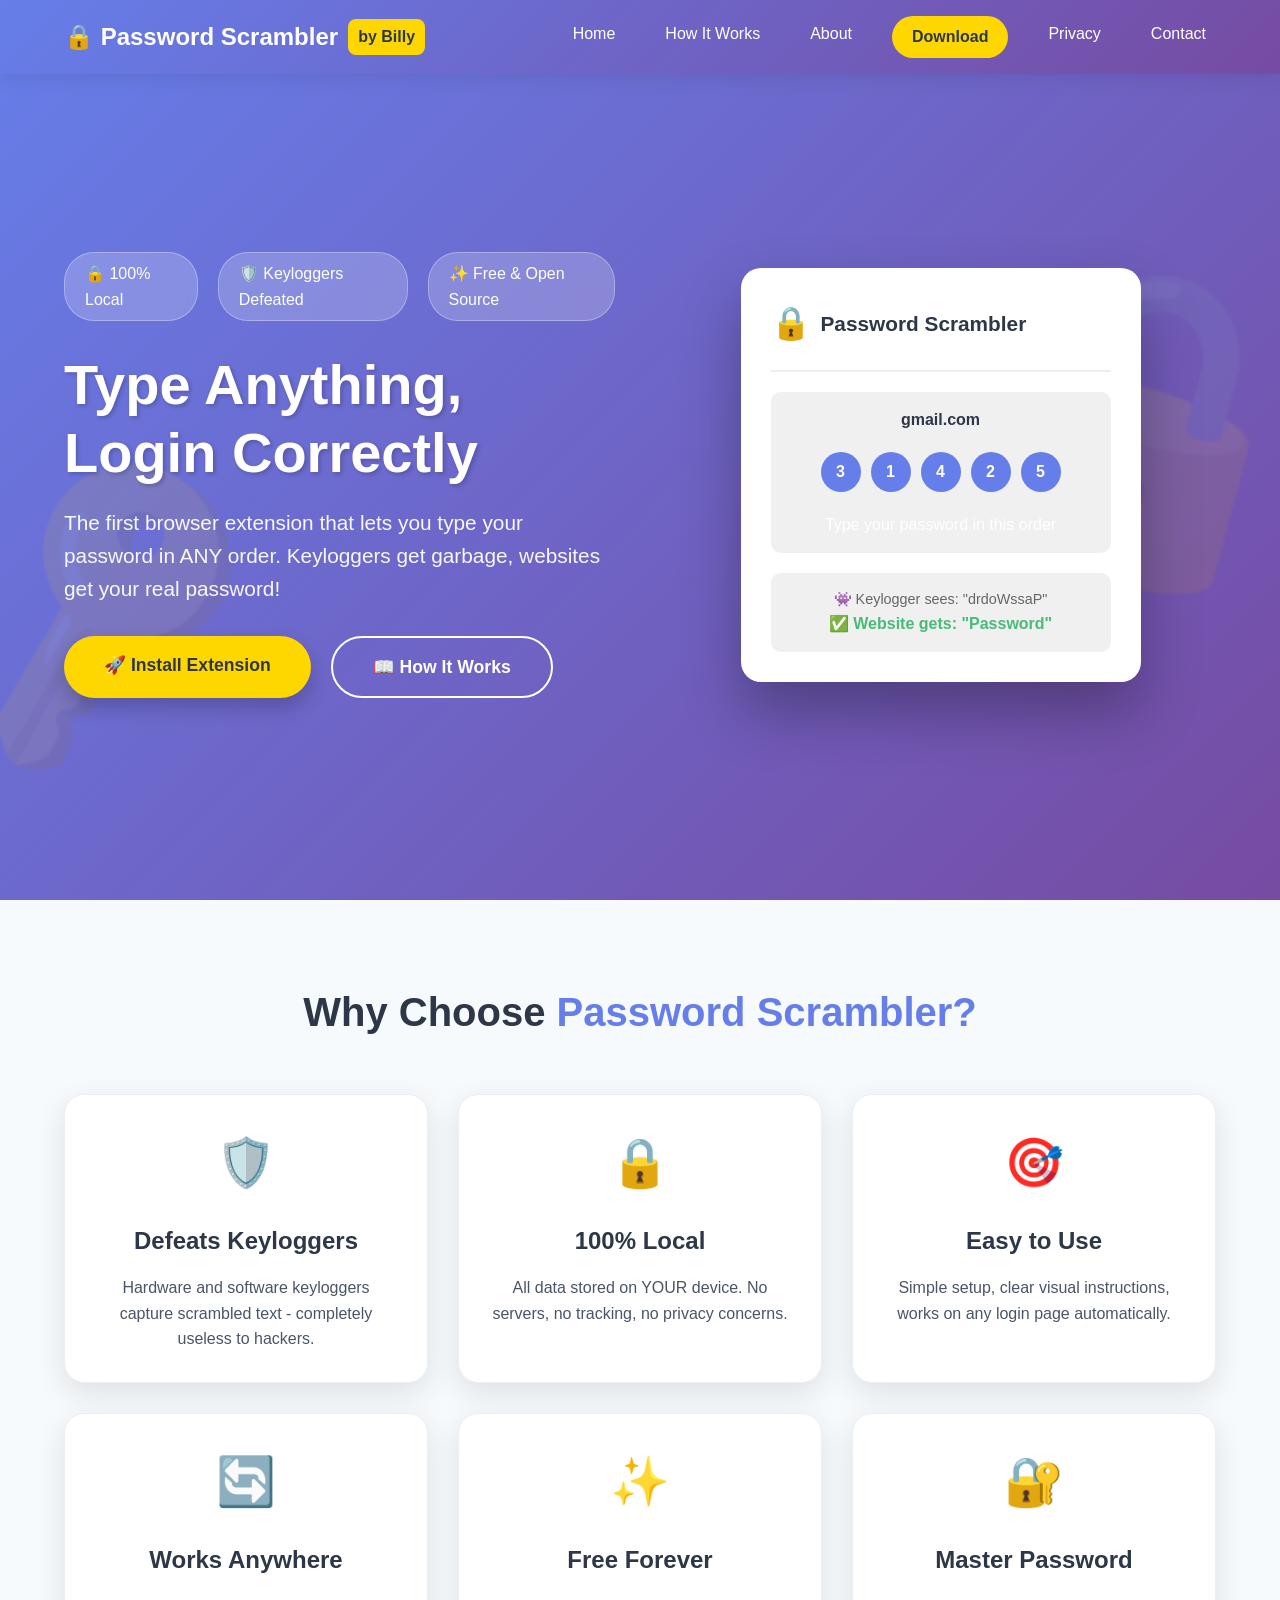
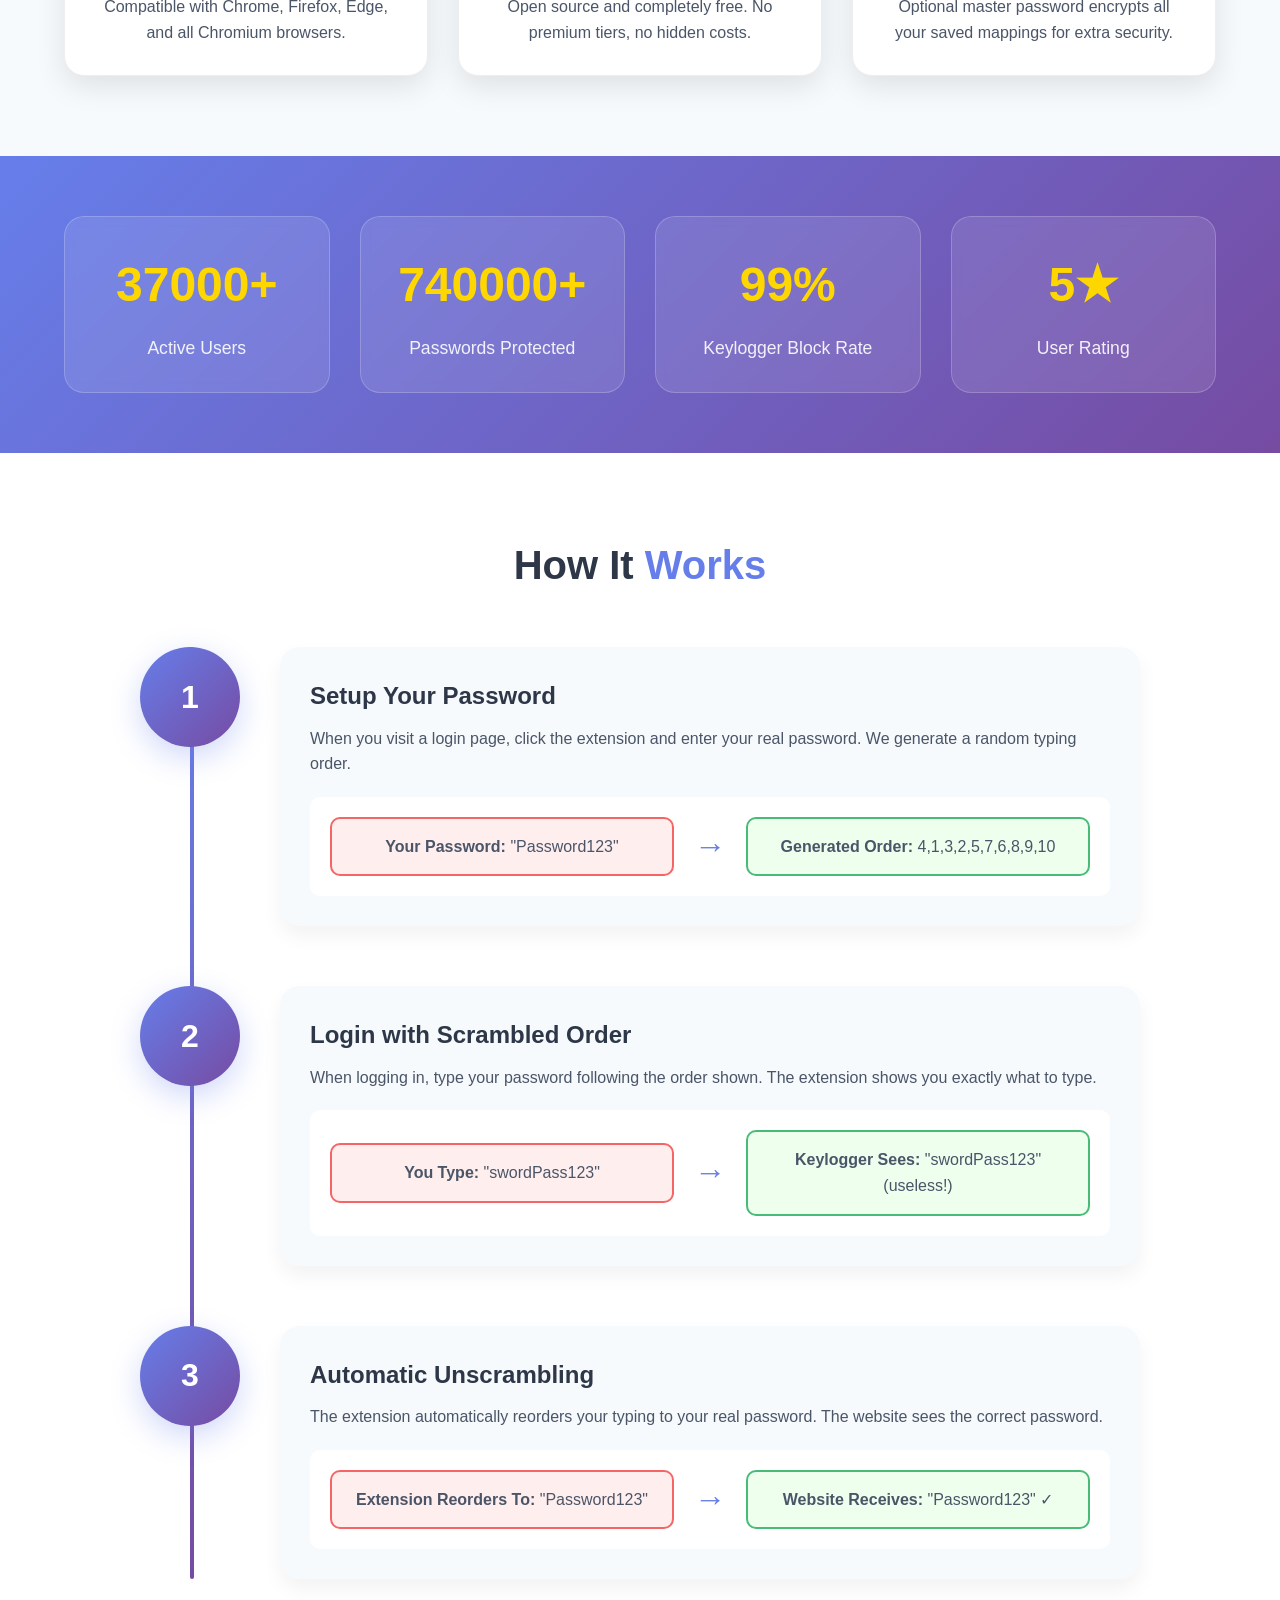
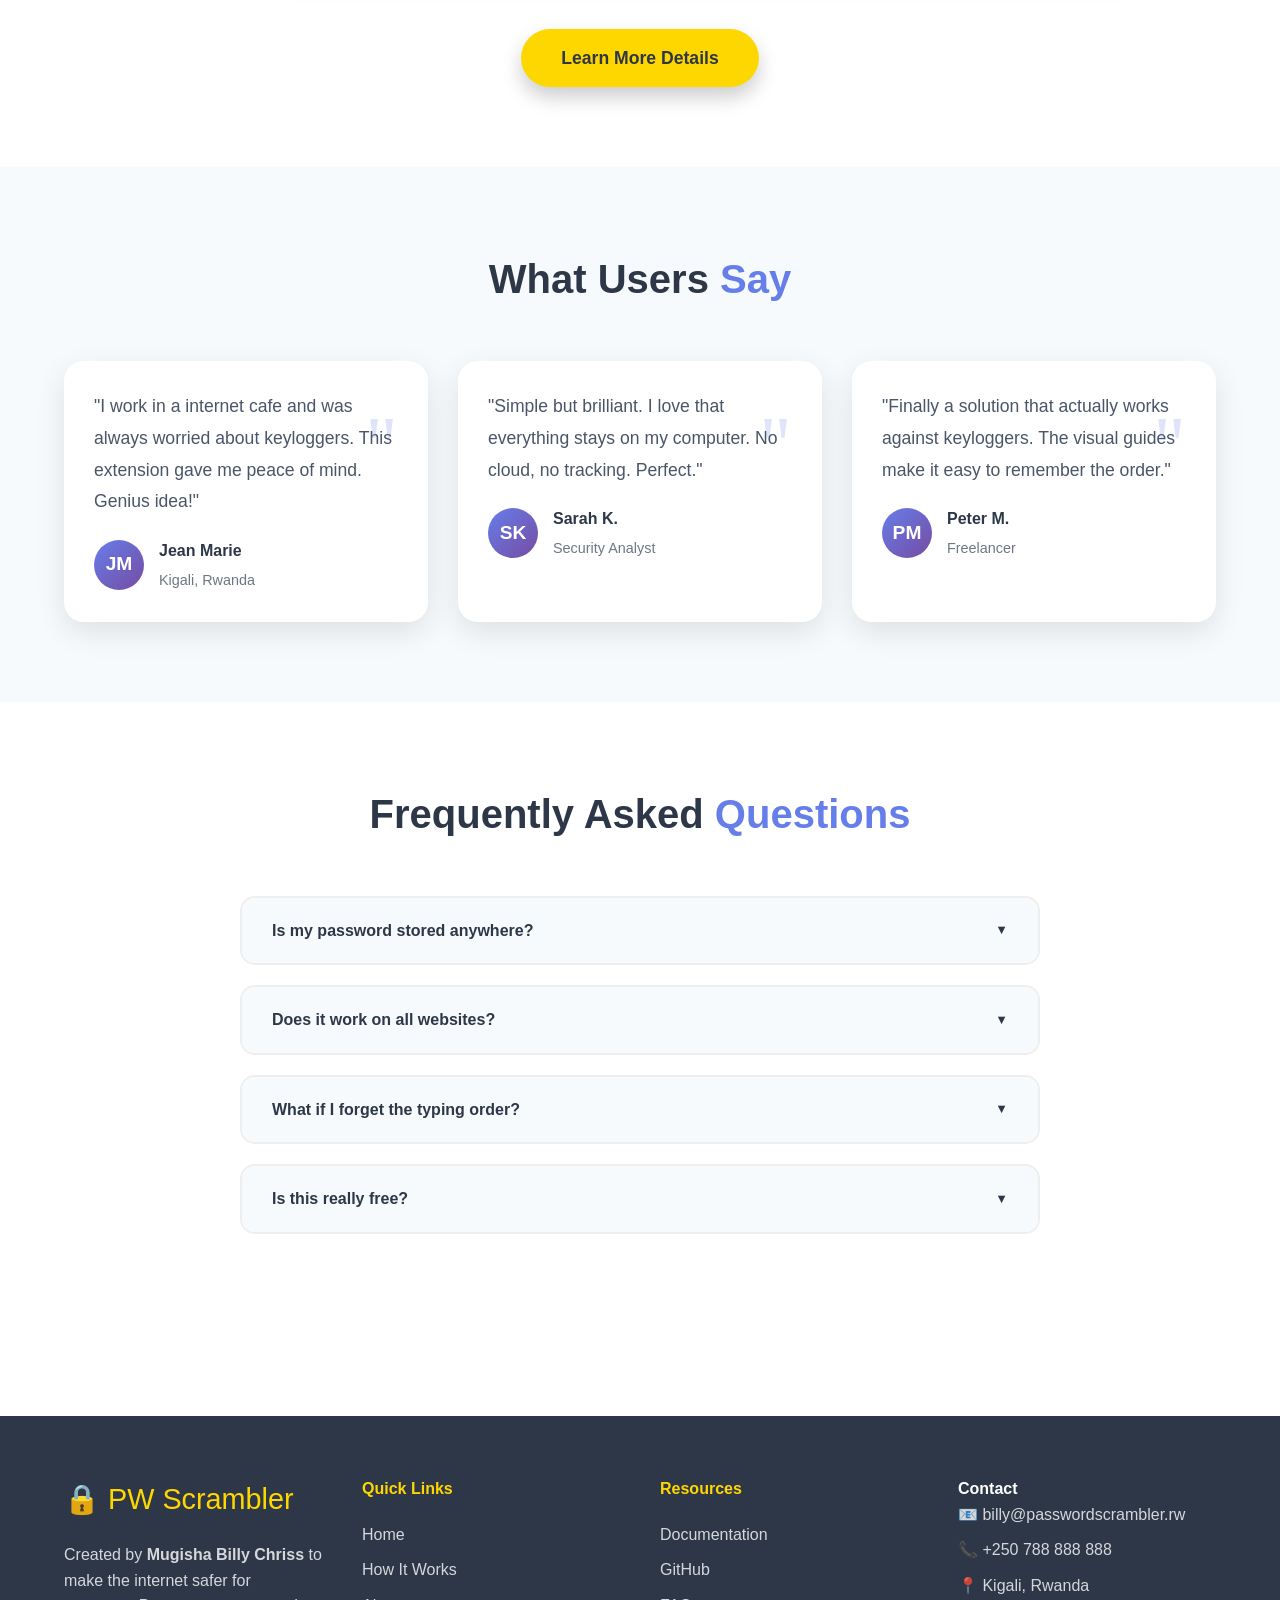
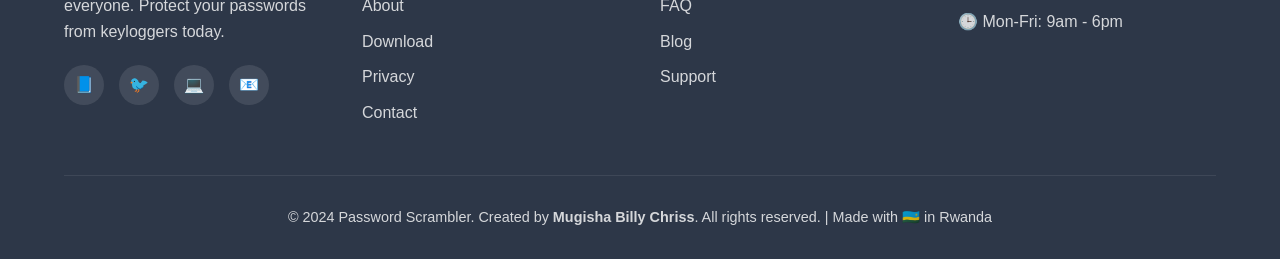
==== index.html @ 66f41073 "Update stylesheet and script paths in index.html" ====
<!DOCTYPE html>
<html lang="en">
<head>
    <meta charset="UTF-8">
    <meta name="viewport" content="width=device-width, initial-scale=1.0">
    <title>Password Scrambler - Defeat Keyloggers | Mugisha Billy Chriss</title>
    <meta name="description" content="Type passwords in any order - keyloggers get garbage, websites get your real password. The ultimate protection against keyloggers.">
    <link rel="stylesheet" href="style.css">
    <link rel="icon" type="image/png" href="images/favicon.ico">
</head>
<body>
    <!-- Navigation -->
    <nav class="navbar">
        <div class="nav-container">
            <a href="index.html" class="logo">
                🔒 Password Scrambler
                <span>by Billy</span>
            </a>
            
            <div class="nav-links">
                <a href="index.html">Home</a>
                <a href="how-it-works.html">How It Works</a>
                <a href="about.html">About</a>
                <a href="download.html" class="download-btn">Download</a>
                <a href="privacy.html">Privacy</a>
                <a href="contact.html">Contact</a>
            </div>
        </div>
    </nav>

    <!-- Hero Section -->
    <section class="hero">
        <div class="hero-container">
            <div class="hero-content">
                <div class="hero-badges">
                    <span class="badge">🔒 100% Local</span>
                    <span class="badge">🛡️ Keyloggers Defeated</span>
                    <span class="badge">✨ Free & Open Source</span>
                </div>
                
                <h1>Type Anything,<br>Login Correctly</h1>
                
                <p>The first browser extension that lets you type your password in ANY order. Keyloggers get garbage, websites get your real password!</p>
                
                <div class="hero-buttons">
                    <a href="download.html" class="btn btn-primary">🚀 Install Extension</a>
                    <a href="how-it-works.html" class="btn btn-secondary">📖 How It Works</a>
                </div>
            </div>
            
            <div class="hero-image">
                <div class="extension-preview">
                    <div class="preview-header">
                        <div class="preview-icon">🔒</div>
                        <div class="preview-title">Password Scrambler</div>
                    </div>
                    
                    <div class="preview-site">
                        <div class="preview-site-name">gmail.com</div>
                        <div class="preview-order">
                            <div class="order-number">3</div>
                            <div class="order-number">1</div>
                            <div class="order-number">4</div>
                            <div class="order-number">2</div>
                            <div class="order-number">5</div>
                        </div>
                        <p style="margin-top: 10px;">Type your password in this order</p>
                    </div>
                    
                    <div style="background: #f0f0f0; border-radius: 10px; padding: 15px; margin-top: 20px;">
                        <p style="color: #666; font-size: 0.9rem;">👾 Keylogger sees: "drdoWssaP"</p>
                        <p style="color: var(--success); font-size: 1rem; font-weight: bold;">✅ Website gets: "Password"</p>
                    </div>
                </div>
            </div>
        </div>
    </section>

    <!-- Features Section -->
    <section class="features">
        <h2 class="section-title">Why Choose <span>Password Scrambler?</span></h2>
        
        <div class="features-grid">
            <div class="feature-card">
                <div class="feature-icon">🛡️</div>
                <h3>Defeats Keyloggers</h3>
                <p>Hardware and software keyloggers capture scrambled text - completely useless to hackers.</p>
            </div>
            
            <div class="feature-card">
                <div class="feature-icon">🔒</div>
                <h3>100% Local</h3>
                <p>All data stored on YOUR device. No servers, no tracking, no privacy concerns.</p>
            </div>
            
            <div class="feature-card">
                <div class="feature-icon">🎯</div>
                <h3>Easy to Use</h3>
                <p>Simple setup, clear visual instructions, works on any login page automatically.</p>
            </div>
            
            <div class="feature-card">
                <div class="feature-icon">🔄</div>
                <h3>Works Anywhere</h3>
                <p>Compatible with Chrome, Firefox, Edge, and all Chromium browsers.</p>
            </div>
            
            <div class="feature-card">
                <div class="feature-icon">✨</div>
                <h3>Free Forever</h3>
                <p>Open source and completely free. No premium tiers, no hidden costs.</p>
            </div>
            
            <div class="feature-card">
                <div class="feature-icon">🔐</div>
                <h3>Master Password</h3>
                <p>Optional master password encrypts all your saved mappings for extra security.</p>
            </div>
        </div>
    </section>

    <!-- Stats Section -->
    <section class="stats">
        <div class="stats-container">
            <div class="stat-item">
                <div class="stat-number" data-target="50000">0+</div>
                <div class="stat-label">Active Users</div>
            </div>
            
            <div class="stat-item">
                <div class="stat-number" data-target="1000000">0+</div>
                <div class="stat-label">Passwords Protected</div>
            </div>
            
            <div class="stat-item">
                <div class="stat-number" data-target="99">99%</div>
                <div class="stat-label">Keylogger Block Rate</div>
            </div>
            
            <div class="stat-item">
                <div class="stat-number" data-target="5">5★</div>
                <div class="stat-label">User Rating</div>
            </div>
        </div>
    </section>

    <!-- How It Works Preview -->
    <section class="how-it-works">
        <h2 class="section-title">How It <span>Works</span></h2>
        
        <div class="steps-container">
            <div class="step">
                <div class="step-number">1</div>
                <div class="step-content">
                    <h3>Setup Your Password</h3>
                    <p>When you visit a login page, click the extension and enter your real password. We generate a random typing order.</p>
                    <div class="step-example">
                        <div class="example-before">
                            <strong>Your Password:</strong> "Password123"
                        </div>
                        <div class="arrow-icon">→</div>
                        <div class="example-after">
                            <strong>Generated Order:</strong> 4,1,3,2,5,7,6,8,9,10
                        </div>
                    </div>
                </div>
            </div>
            
            <div class="step">
                <div class="step-number">2</div>
                <div class="step-content">
                    <h3>Login with Scrambled Order</h3>
                    <p>When logging in, type your password following the order shown. The extension shows you exactly what to type.</p>
                    <div class="step-example">
                        <div class="example-before">
                            <strong>You Type:</strong> "swordPass123"
                        </div>
                        <div class="arrow-icon">→</div>
                        <div class="example-after">
                            <strong>Keylogger Sees:</strong> "swordPass123" (useless!)
                        </div>
                    </div>
                </div>
            </div>
            
            <div class="step">
                <div class="step-number">3</div>
                <div class="step-content">
                    <h3>Automatic Unscrambling</h3>
                    <p>The extension automatically reorders your typing to your real password. The website sees the correct password.</p>
                    <div class="step-example">
                        <div class="example-before">
                            <strong>Extension Reorders To:</strong> "Password123"
                        </div>
                        <div class="arrow-icon">→</div>
                        <div class="example-after">
                            <strong>Website Receives:</strong> "Password123" ✓
                        </div>
                    </div>
                </div>
            </div>
        </div>
        
        <div style="text-align: center; margin-top: 50px;">
            <a href="how-it-works.html" class="btn btn-primary">Learn More Details</a>
        </div>
    </section>

    <!-- Testimonials -->
    <section class="testimonials">
        <h2 class="section-title">What Users <span>Say</span></h2>
        
        <div class="testimonials-grid">
            <div class="testimonial-card">
                <p class="testimonial-text">"I work in a internet cafe and was always worried about keyloggers. This extension gave me peace of mind. Genius idea!"</p>
                <div class="testimonial-author">
                    <div class="author-avatar">JM</div>
                    <div class="author-info">
                        <h4>Jean Marie</h4>
                        <p>Kigali, Rwanda</p>
                    </div>
                </div>
            </div>
            
            <div class="testimonial-card">
                <p class="testimonial-text">"Simple but brilliant. I love that everything stays on my computer. No cloud, no tracking. Perfect."</p>
                <div class="testimonial-author">
                    <div class="author-avatar">SK</div>
                    <div class="author-info">
                        <h4>Sarah K.</h4>
                        <p>Security Analyst</p>
                    </div>
                </div>
            </div>
            
            <div class="testimonial-card">
                <p class="testimonial-text">"Finally a solution that actually works against keyloggers. The visual guides make it easy to remember the order."</p>
                <div class="testimonial-author">
                    <div class="author-avatar">PM</div>
                    <div class="author-info">
                        <h4>Peter M.</h4>
                        <p>Freelancer</p>
                    </div>
                </div>
            </div>
        </div>
    </section>

    <!-- FAQ Preview -->
    <section class="faq">
        <h2 class="section-title">Frequently Asked <span>Questions</span></h2>
        
        <div class="faq-container">
            <div class="faq-item">
                <div class="faq-question">Is my password stored anywhere?</div>
                <div class="faq-answer">
                    No! Your real password is only stored locally on YOUR device using your browser's encrypted storage. It never leaves your computer and is never sent to any server.
                </div>
            </div>
            
            <div class="faq-item">
                <div class="faq-question">Does it work on all websites?</div>
                <div class="faq-answer">
                    Yes! The extension works on any website with a password field. It automatically detects login forms and protects them.
                </div>
            </div>
            
            <div class="faq-item">
                <div class="faq-question">What if I forget the typing order?</div>
                <div class="faq-answer">
                    The extension shows you the order every time you focus on the password field. You can also view saved instructions in the extension popup.
                </div>
            </div>
            
            <div class="faq-item">
                <div class="faq-question">Is this really free?</div>
                <div class="faq-answer">
                    Absolutely! Created by Mugisha Billy Chriss, this extension is completely free and open source. No premium features, no subscriptions, ever.
                </div>
            </div>
        </div>
        
        <div style="text-align: center; margin-top: 40px;">
            <a href="privacy.html" class="btn btn-secondary">Read Privacy Policy</a>
        </div>
    </section>

    <!-- Footer -->
    <footer class="footer">
        <div class="footer-container">
            <div class="footer-about">
                <div class="footer-logo">🔒 <span>PW Scrambler</span></div>
                <p>Created by <strong>Mugisha Billy Chriss</strong> to make the internet safer for everyone. Protect your passwords from keyloggers today.</p>
                <div class="footer-social">
                    <a href="#" class="social-icon">📘</a>
                    <a href="#" class="social-icon">🐦</a>
                    <a href="#" class="social-icon">💻</a>
                    <a href="#" class="social-icon">📧</a>
                </div>
            </div>
            
            <div class="footer-links">
                <h4>Quick Links</h4>
                <ul>
                    <li><a href="index.html">Home</a></li>
                    <li><a href="how-it-works.html">How It Works</a></li>
                    <li><a href="about.html">About</a></li>
                    <li><a href="download.html">Download</a></li>
                    <li><a href="privacy.html">Privacy</a></li>
                    <li><a href="contact.html">Contact</a></li>
                </ul>
            </div>
            
            <div class="footer-links">
                <h4>Resources</h4>
                <ul>
                    <li><a href="#">Documentation</a></li>
                    <li><a href="#">GitHub</a></li>
                    <li><a href="#">FAQ</a></li>
                    <li><a href="#">Blog</a></li>
                    <li><a href="#">Support</a></li>
                </ul>
            </div>
            
            <div class="footer-contact">
                <h4>Contact</h4>
                <p>📧 billy@passwordscrambler.rw</p>
                <p>📞 +250 788 888 888</p>
                <p>📍 Kigali, Rwanda</p>
                <p>🕒 Mon-Fri: 9am - 6pm</p>
            </div>
        </div>
        
        <div class="footer-bottom">
            <p>&copy; 2024 Password Scrambler. Created by <strong>Mugisha Billy Chriss</strong>. All rights reserved. | Made with 🇷🇼 in Rwanda</p>
        </div>
    </footer>

    <script src="main.js"></script>
</body>
</html>
---- style.css ----
/* Password Scrambler - Main Stylesheet */

:root {
    --primary: #667eea;
    --primary-dark: #5a67d8;
    --secondary: #764ba2;
    --accent: #ffd700;
    --dark: #2d3748;
    --light: #f7fafc;
    --success: #48bb78;
    --danger: #f56565;
    --text: #4a5568;
}

* {
    margin: 0;
    padding: 0;
    box-sizing: border-box;
}

body {
    font-family: 'Segoe UI', Tahoma, Geneva, Verdana, sans-serif;
    line-height: 1.6;
    color: var(--text);
    overflow-x: hidden;
}

/* Navigation */
.navbar {
    background: linear-gradient(135deg, var(--primary), var(--secondary));
    padding: 1rem 5%;
    position: fixed;
    width: 100%;
    top: 0;
    z-index: 1000;
    box-shadow: 0 2px 20px rgba(0,0,0,0.1);
}

.nav-container {
    max-width: 1200px;
    margin: 0 auto;
    display: flex;
    justify-content: space-between;
    align-items: center;
}

.logo {
    display: flex;
    align-items: center;
    gap: 10px;
    color: white;
    text-decoration: none;
    font-size: 1.5rem;
    font-weight: bold;
}

.logo span {
    background: var(--accent);
    color: var(--dark);
    padding: 5px 10px;
    border-radius: 8px;
    font-size: 1rem;
}

.nav-links {
    display: flex;
    gap: 30px;
}

.nav-links a {
    color: white;
    text-decoration: none;
    font-weight: 500;
    transition: all 0.3s;
    padding: 5px 10px;
    border-radius: 5px;
}

.nav-links a:hover {
    background: rgba(255,255,255,0.2);
    transform: translateY(-2px);
}

.download-btn {
    background: var(--accent);
    color: var(--dark) !important;
    padding: 8px 20px !important;
    border-radius: 25px !important;
    font-weight: bold !important;
}

.download-btn:hover {
    background: white !important;
    color: var(--primary) !important;
}

/* Hero Section */
.hero {
    background: linear-gradient(135deg, var(--primary), var(--secondary));
    min-height: 100vh;
    display: flex;
    align-items: center;
    padding: 100px 5% 50px;
    color: white;
    position: relative;
    overflow: hidden;
}

.hero::before {
    content: "🔒";
    position: absolute;
    right: -50px;
    top: 20%;
    font-size: 300px;
    opacity: 0.1;
    transform: rotate(15deg);
}

.hero::after {
    content: "🔑";
    position: absolute;
    left: -50px;
    bottom: 10%;
    font-size: 250px;
    opacity: 0.1;
    transform: rotate(-15deg);
}

.hero-container {
    max-width: 1200px;
    margin: 0 auto;
    display: grid;
    grid-template-columns: 1fr 1fr;
    gap: 50px;
    align-items: center;
    position: relative;
    z-index: 1;
}

.hero-content h1 {
    font-size: 3.5rem;
    margin-bottom: 20px;
    line-height: 1.2;
    text-shadow: 2px 2px 4px rgba(0,0,0,0.2);
}

.hero-content p {
    font-size: 1.3rem;
    margin-bottom: 30px;
    opacity: 0.95;
}

.hero-badges {
    display: flex;
    gap: 20px;
    margin-bottom: 30px;
}

.badge {
    background: rgba(255,255,255,0.2);
    padding: 8px 20px;
    border-radius: 30px;
    font-size: 1rem;
    backdrop-filter: blur(5px);
    border: 1px solid rgba(255,255,255,0.3);
}

.hero-buttons {
    display: flex;
    gap: 20px;
}

.btn {
    padding: 15px 40px;
    border-radius: 50px;
    text-decoration: none;
    font-weight: bold;
    font-size: 1.1rem;
    transition: all 0.3s;
    display: inline-block;
}

.btn-primary {
    background: var(--accent);
    color: var(--dark);
    box-shadow: 0 10px 20px rgba(0,0,0,0.2);
}

.btn-primary:hover {
    transform: translateY(-5px);
    box-shadow: 0 15px 30px rgba(0,0,0,0.3);
    background: white;
}

.btn-secondary {
    background: transparent;
    color: white;
    border: 2px solid white;
}

.btn-secondary:hover {
    background: white;
    color: var(--primary);
    transform: translateY(-5px);
}

.hero-image {
    text-align: center;
}

.extension-preview {
    background: white;
    border-radius: 20px;
    padding: 30px;
    box-shadow: 0 30px 60px rgba(0,0,0,0.3);
    max-width: 400px;
    margin: 0 auto;
}

.preview-header {
    display: flex;
    align-items: center;
    gap: 10px;
    margin-bottom: 20px;
    padding-bottom: 20px;
    border-bottom: 2px solid #eee;
}

.preview-icon {
    font-size: 2rem;
}

.preview-title {
    font-size: 1.3rem;
    font-weight: bold;
    color: var(--dark);
}

.preview-site {
    background: #f0f0f0;
    border-radius: 10px;
    padding: 15px;
    margin: 20px 0;
}

.preview-site-name {
    color: var(--dark);
    font-weight: bold;
    margin-bottom: 10px;
}

.preview-order {
    display: flex;
    gap: 10px;
    justify-content: center;
    margin: 20px 0;
}

.order-number {
    width: 40px;
    height: 40px;
    background: var(--primary);
    color: white;
    border-radius: 50%;
    display: flex;
    align-items: center;
    justify-content: center;
    font-weight: bold;
    animation: pulse 2s infinite;
}

@keyframes pulse {
    0%, 100% { transform: scale(1); }
    50% { transform: scale(1.1); }
}

/* Features Section */
.features {
    padding: 80px 5%;
    background: var(--light);
}

.section-title {
    text-align: center;
    font-size: 2.5rem;
    color: var(--dark);
    margin-bottom: 50px;
}

.section-title span {
    color: var(--primary);
}

.features-grid {
    max-width: 1200px;
    margin: 0 auto;
    display: grid;
    grid-template-columns: repeat(auto-fit, minmax(300px, 1fr));
    gap: 30px;
}

.feature-card {
    background: white;
    border-radius: 20px;
    padding: 30px;
    box-shadow: 0 10px 30px rgba(0,0,0,0.1);
    transition: all 0.3s;
    text-align: center;
    border: 1px solid #eee;
}

.feature-card:hover {
    transform: translateY(-10px);
    box-shadow: 0 20px 40px rgba(102,126,234,0.2);
    border-color: var(--primary);
}

.feature-icon {
    font-size: 3rem;
    margin-bottom: 20px;
}

.feature-card h3 {
    color: var(--dark);
    margin-bottom: 15px;
    font-size: 1.5rem;
}

.feature-card p {
    color: var(--text);
    line-height: 1.6;
}

/* How It Works */
.how-it-works {
    padding: 80px 5%;
    background: white;
}

.steps-container {
    max-width: 1000px;
    margin: 0 auto;
    position: relative;
}

.steps-container::before {
    content: '';
    position: absolute;
    top: 0;
    bottom: 0;
    left: 50px;
    width: 4px;
    background: linear-gradient(180deg, var(--primary), var(--secondary));
    border-radius: 2px;
}

.step {
    display: flex;
    gap: 40px;
    margin-bottom: 60px;
    position: relative;
}

.step:last-child {
    margin-bottom: 0;
}

.step-number {
    width: 100px;
    height: 100px;
    background: linear-gradient(135deg, var(--primary), var(--secondary));
    border-radius: 50%;
    display: flex;
    align-items: center;
    justify-content: center;
    font-size: 2rem;
    font-weight: bold;
    color: white;
    box-shadow: 0 10px 30px rgba(102,126,234,0.3);
    z-index: 1;
}

.step-content {
    flex: 1;
    background: var(--light);
    border-radius: 20px;
    padding: 30px;
    box-shadow: 0 10px 20px rgba(0,0,0,0.05);
}

.step-content h3 {
    color: var(--dark);
    margin-bottom: 10px;
    font-size: 1.5rem;
}

.step-content p {
    color: var(--text);
    margin-bottom: 20px;
}

.step-example {
    background: white;
    border-radius: 10px;
    padding: 20px;
    display: flex;
    align-items: center;
    gap: 20px;
    flex-wrap: wrap;
}

.example-before, .example-after {
    flex: 1;
    text-align: center;
    padding: 15px;
    border-radius: 10px;
}

.example-before {
    background: #fee;
    border: 2px solid var(--danger);
}

.example-after {
    background: #efe;
    border: 2px solid var(--success);
}

.arrow-icon {
    font-size: 2rem;
    color: var(--primary);
}

/* Stats Section */
.stats {
    background: linear-gradient(135deg, var(--primary), var(--secondary));
    padding: 60px 5%;
    color: white;
}

.stats-container {
    max-width: 1200px;
    margin: 0 auto;
    display: grid;
    grid-template-columns: repeat(4, 1fr);
    gap: 30px;
    text-align: center;
}

.stat-item {
    padding: 30px;
    background: rgba(255,255,255,0.1);
    border-radius: 20px;
    backdrop-filter: blur(5px);
    border: 1px solid rgba(255,255,255,0.2);
}

.stat-number {
    font-size: 3rem;
    font-weight: bold;
    margin-bottom: 10px;
    color: var(--accent);
}

.stat-label {
    font-size: 1.1rem;
    opacity: 0.9;
}

/* Testimonials */
.testimonials {
    padding: 80px 5%;
    background: var(--light);
}

.testimonials-grid {
    max-width: 1200px;
    margin: 0 auto;
    display: grid;
    grid-template-columns: repeat(auto-fit, minmax(300px, 1fr));
    gap: 30px;
}

.testimonial-card {
    background: white;
    border-radius: 20px;
    padding: 30px;
    box-shadow: 0 10px 30px rgba(0,0,0,0.1);
    position: relative;
}

.testimonial-card::before {
    content: '"';
    position: absolute;
    top: 20px;
    right: 30px;
    font-size: 5rem;
    color: var(--primary);
    opacity: 0.2;
    font-family: serif;
}

.testimonial-text {
    color: var(--text);
    font-size: 1.1rem;
    margin-bottom: 20px;
    line-height: 1.8;
}

.testimonial-author {
    display: flex;
    align-items: center;
    gap: 15px;
}

.author-avatar {
    width: 50px;
    height: 50px;
    background: linear-gradient(135deg, var(--primary), var(--secondary));
    border-radius: 50%;
    display: flex;
    align-items: center;
    justify-content: center;
    color: white;
    font-weight: bold;
    font-size: 1.2rem;
}

.author-info h4 {
    color: var(--dark);
    margin-bottom: 5px;
}

.author-info p {
    color: var(--text);
    font-size: 0.9rem;
    opacity: 0.8;
}

/* FAQ Section */
.faq {
    padding: 80px 5%;
    background: white;
}

.faq-container {
    max-width: 800px;
    margin: 0 auto;
}

.faq-item {
    margin-bottom: 20px;
    border: 2px solid #eee;
    border-radius: 15px;
    overflow: hidden;
    transition: all 0.3s;
}

.faq-item:hover {
    border-color: var(--primary);
}

.faq-question {
    padding: 20px 30px;
    background: var(--light);
    cursor: pointer;
    display: flex;
    justify-content: space-between;
    align-items: center;
    font-weight: 600;
    color: var(--dark);
}

.faq-question::after {
    content: '▼';
    font-size: 0.8rem;
    transition: transform 0.3s;
}

.faq-item.active .faq-question::after {
    transform: rotate(180deg);
}

.faq-answer {
    padding: 0 30px;
    max-height: 0;
    overflow: hidden;
    transition: all 0.3s;
    color: var(--text);
    line-height: 1.8;
}

.faq-item.active .faq-answer {
    padding: 20px 30px;
    max-height: 200px;
}

/* Download Page */
.download-section {
    padding: 120px 5% 80px;
    background: linear-gradient(135deg, var(--primary), var(--secondary));
    color: white;
    text-align: center;
}

.download-container {
    max-width: 800px;
    margin: 0 auto;
}

.download-title {
    font-size: 3rem;
    margin-bottom: 20px;
}

.download-subtitle {
    font-size: 1.3rem;
    margin-bottom: 40px;
    opacity: 0.95;
}

.download-options {
    display: flex;
    justify-content: center;
    gap: 30px;
    margin-bottom: 50px;
    flex-wrap: wrap;
}

.download-card {
    background: white;
    border-radius: 20px;
    padding: 40px 30px;
    width: 250px;
    color: var(--dark);
    text-align: center;
    transition: all 0.3s;
    box-shadow: 0 20px 40px rgba(0,0,0,0.2);
}

.download-card:hover {
    transform: translateY(-10px);
}

.download-card .browser-icon {
    font-size: 4rem;
    margin-bottom: 20px;
}

.download-card h3 {
    margin-bottom: 15px;
}

.download-card p {
    color: var(--text);
    margin-bottom: 25px;
    font-size: 0.95rem;
}

.download-btn-card {
    background: linear-gradient(135deg, var(--primary), var(--secondary));
    color: white;
    padding: 12px 30px;
    border-radius: 30px;
    text-decoration: none;
    font-weight: bold;
    display: inline-block;
    transition: all 0.3s;
}

.download-btn-card:hover {
    transform: scale(1.05);
    box-shadow: 0 10px 20px rgba(102,126,234,0.4);
}

.download-note {
    background: rgba(255,255,255,0.1);
    padding: 30px;
    border-radius: 20px;
    backdrop-filter: blur(5px);
    border: 1px solid rgba(255,255,255,0.2);
}

.download-note p {
    margin: 10px 0;
}

.download-note a {
    color: var(--accent);
    text-decoration: none;
}

.download-note a:hover {
    text-decoration: underline;
}

/* Privacy Page */
.privacy-section {
    padding: 120px 5% 80px;
    background: var(--light);
}

.privacy-container {
    max-width: 900px;
    margin: 0 auto;
    background: white;
    border-radius: 30px;
    padding: 50px;
    box-shadow: 0 20px 40px rgba(0,0,0,0.1);
}

.privacy-header {
    text-align: center;
    margin-bottom: 40px;
}

.privacy-header h1 {
    color: var(--dark);
    font-size: 2.5rem;
    margin-bottom: 10px;
}

.privacy-header p {
    color: var(--text);
}

.privacy-badge {
    background: linear-gradient(135deg, var(--primary), var(--secondary));
    color: white;
    padding: 10px 30px;
    border-radius: 50px;
    display: inline-block;
    margin-top: 20px;
}

.privacy-section h2 {
    color: var(--dark);
    margin: 30px 0 15px;
    font-size: 1.8rem;
}

.privacy-section h3 {
    color: var(--primary);
    margin: 20px 0 10px;
}

.privacy-section p {
    margin-bottom: 15px;
    line-height: 1.8;
}

.privacy-section ul {
    margin: 15px 0 15px 30px;
}

.privacy-section li {
    margin: 10px 0;
}

.privacy-highlight {
    background: var(--light);
    border-left: 4px solid var(--primary);
    padding: 20px;
    margin: 20px 0;
    border-radius: 0 10px 10px 0;
}

/* Contact Page */
.contact-section {
    padding: 120px 5% 80px;
    background: linear-gradient(135deg, var(--primary), var(--secondary));
    min-height: 100vh;
}

.contact-container {
    max-width: 800px;
    margin: 0 auto;
    background: white;
    border-radius: 30px;
    padding: 50px;
    box-shadow: 0 30px 60px rgba(0,0,0,0.3);
}

.contact-header {
    text-align: center;
    margin-bottom: 40px;
}

.contact-header h1 {
    color: var(--dark);
    font-size: 2.5rem;
    margin-bottom: 10px;
}

.contact-header p {
    color: var(--text);
}

.contact-form {
    display: grid;
    gap: 25px;
}

.form-group {
    display: grid;
    gap: 8px;
}

.form-group label {
    font-weight: 600;
    color: var(--dark);
}

.form-group input,
.form-group select,
.form-group textarea {
    padding: 12px;
    border: 2px solid #e0e0e0;
    border-radius: 10px;
    font-size: 1rem;
    transition: all 0.3s;
}

.form-group input:focus,
.form-group select:focus,
.form-group textarea:focus {
    outline: none;
    border-color: var(--primary);
    box-shadow: 0 0 0 3px rgba(102,126,234,0.1);
}

.form-group textarea {
    min-height: 150px;
    resize: vertical;
}

.submit-btn {
    background: linear-gradient(135deg, var(--primary), var(--secondary));
    color: white;
    border: none;
    padding: 15px;
    border-radius: 10px;
    font-size: 1.2rem;
    font-weight: bold;
    cursor: pointer;
    transition: all 0.3s;
}

.submit-btn:hover {
    transform: translateY(-5px);
    box-shadow: 0 10px 30px rgba(102,126,234,0.4);
}

.contact-info {
    margin-top: 40px;
    padding-top: 40px;
    border-top: 2px solid #eee;
    display: grid;
    grid-template-columns: repeat(3, 1fr);
    gap: 30px;
    text-align: center;
}

.info-item {
    padding: 20px;
}

.info-icon {
    font-size: 2rem;
    margin-bottom: 10px;
    color: var(--primary);
}

.info-item h4 {
    color: var(--dark);
    margin-bottom: 5px;
}

.info-item p {
    color: var(--text);
}

.info-item a {
    color: var(--primary);
    text-decoration: none;
}

.info-item a:hover {
    text-decoration: underline;
}

/* Footer */
.footer {
    background: var(--dark);
    color: white;
    padding: 60px 5% 30px;
}

.footer-container {
    max-width: 1200px;
    margin: 0 auto;
    display: grid;
    grid-template-columns: repeat(4, 1fr);
    gap: 40px;
}

.footer-logo {
    font-size: 1.8rem;
    margin-bottom: 20px;
    color: white;
}

.footer-logo span {
    color: var(--accent);
}

.footer-about p {
    opacity: 0.8;
    margin-bottom: 20px;
}

.footer-social {
    display: flex;
    gap: 15px;
}

.social-icon {
    width: 40px;
    height: 40px;
    background: rgba(255,255,255,0.1);
    border-radius: 50%;
    display: flex;
    align-items: center;
    justify-content: center;
    text-decoration: none;
    color: white;
    transition: all 0.3s;
}

.social-icon:hover {
    background: var(--primary);
    transform: translateY(-5px);
}

.footer-links h4 {
    margin-bottom: 20px;
    color: var(--accent);
}

.footer-links ul {
    list-style: none;
}

.footer-links li {
    margin-bottom: 10px;
}

.footer-links a {
    color: white;
    text-decoration: none;
    opacity: 0.8;
    transition: all 0.3s;
}

.footer-links a:hover {
    opacity: 1;
    padding-left: 5px;
    color: var(--accent);
}

.footer-contact p {
    margin-bottom: 10px;
    display: flex;
    align-items: center;
    gap: 10px;
    opacity: 0.8;
}

.footer-contact i {
    color: var(--accent);
}

.footer-bottom {
    max-width: 1200px;
    margin: 40px auto 0;
    padding-top: 30px;
    border-top: 1px solid rgba(255,255,255,0.1);
    text-align: center;
    opacity: 0.8;
    font-size: 0.9rem;
}

.footer-bottom a {
    color: var(--accent);
    text-decoration: none;
}

.footer-bottom a:hover {
    text-decoration: underline;
}

/* Responsive */
@media (max-width: 768px) {
    .hero-container {
        grid-template-columns: 1fr;
        text-align: center;
    }

    .hero-content h1 {
        font-size: 2.5rem;
    }

    .hero-badges {
        justify-content: center;
    }

    .hero-buttons {
        justify-content: center;
    }

    .nav-links {
        display: none;
    }

    .steps-container::before {
        left: 30px;
    }

    .step {
        gap: 20px;
    }

    .step-number {
        width: 60px;
        height: 60px;
        font-size: 1.5rem;
    }

    .stats-container {
        grid-template-columns: repeat(2, 1fr);
    }

    .footer-container {
        grid-template-columns: repeat(2, 1fr);
    }

    .contact-info {
        grid-template-columns: 1fr;
    }

    .privacy-container {
        padding: 30px;
    }
}

@media (max-width: 480px) {
    .stats-container {
        grid-template-columns: 1fr;
    }

    .footer-container {
        grid-template-columns: 1fr;
    }

    .hero-buttons {
        flex-direction: column;
    }

    .btn {
        width: 100%;
        text-align: center;
    }
}
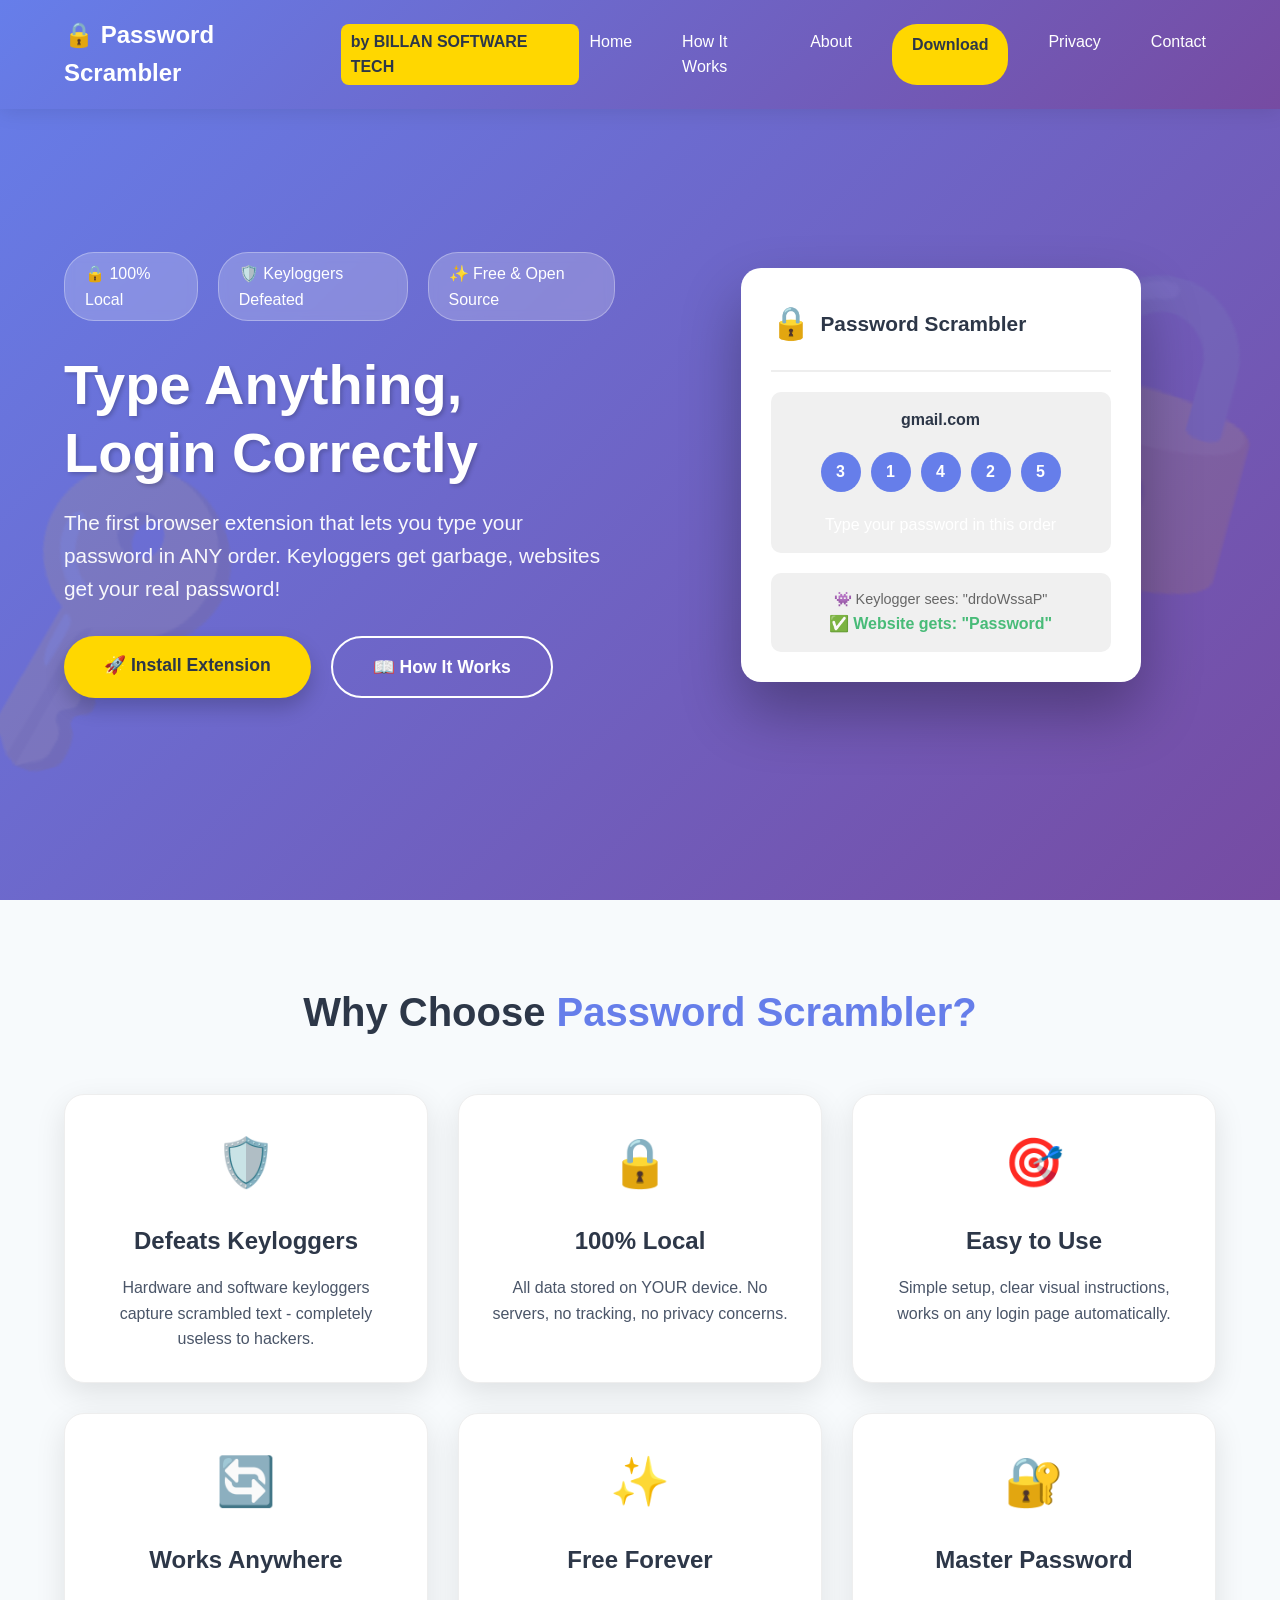
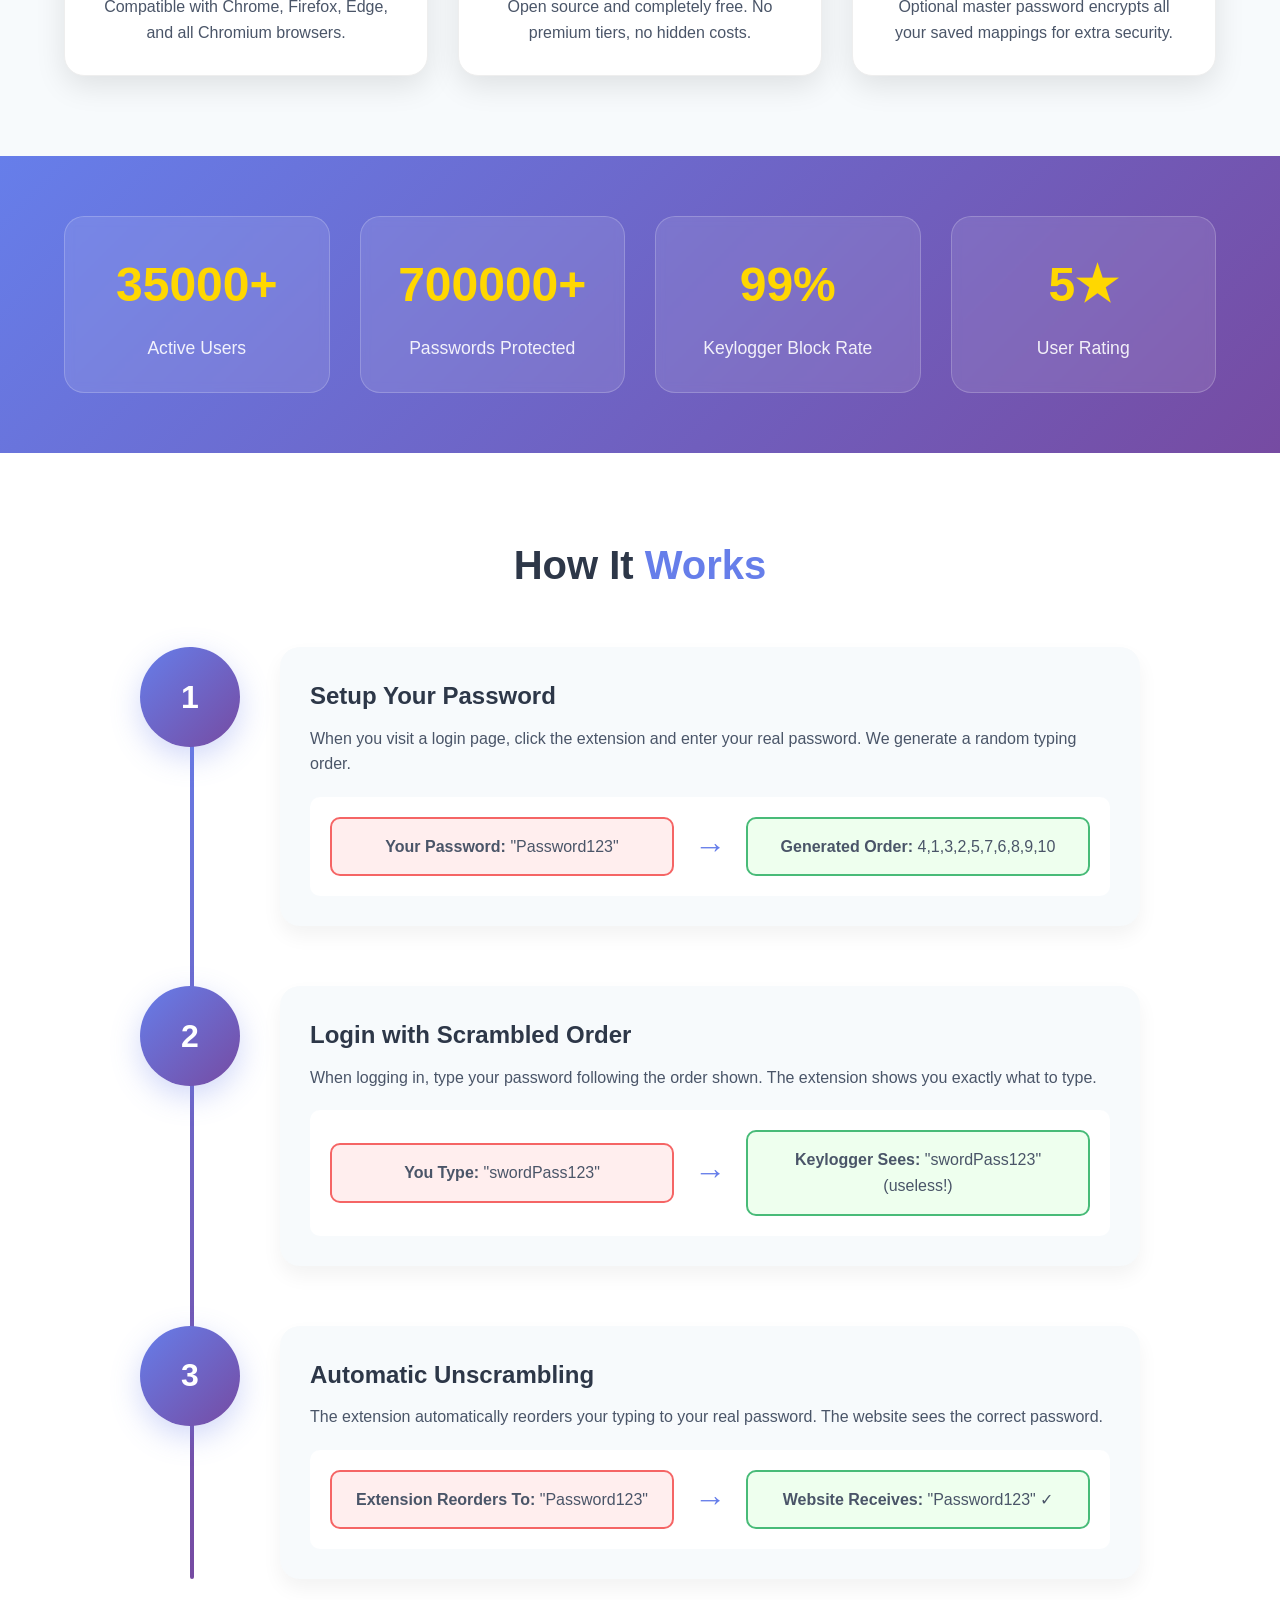
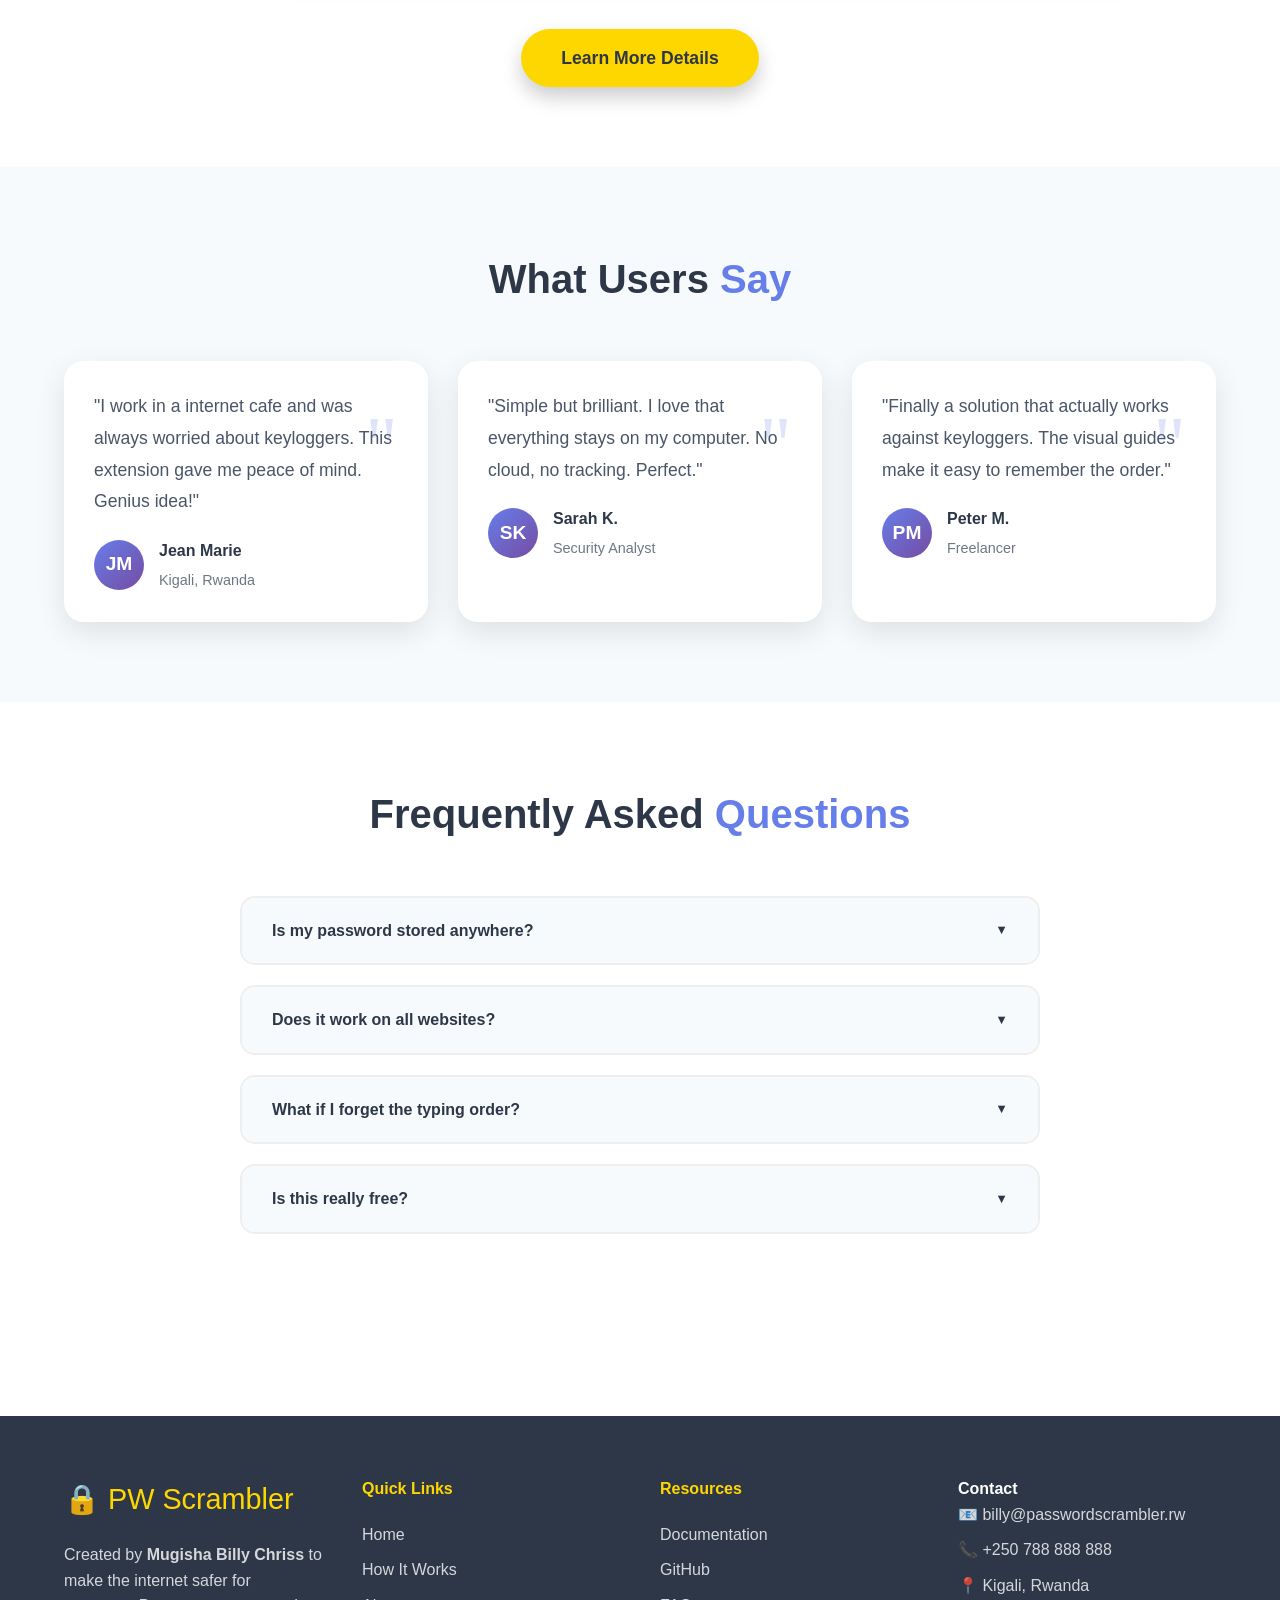
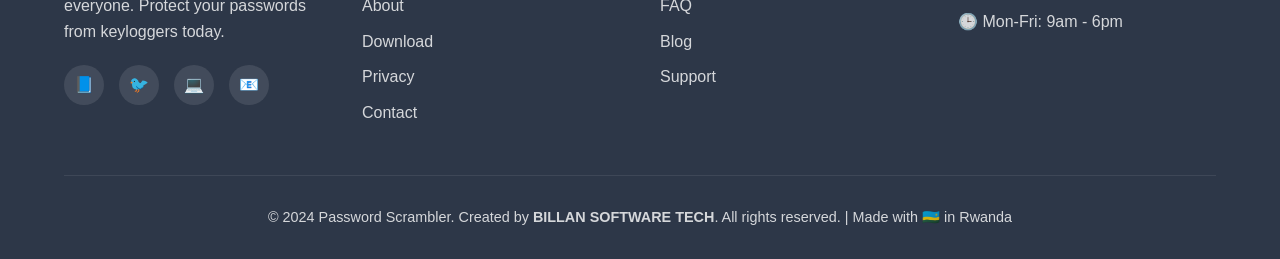
==== commit c3793f19: "Update author names in index.html" ====
--- a/index.html
+++ b/index.html
@@ -14,7 +14,7 @@
         <div class="nav-container">
             <a href="index.html" class="logo">
                 🔒 Password Scrambler
-                <span>by Billy</span>
+                <span>by BILLAN SOFTWARE TECH </span>
             </a>
             
             <div class="nav-links">
@@ -275,7 +275,7 @@
             <div class="faq-item">
                 <div class="faq-question">Is this really free?</div>
                 <div class="faq-answer">
-                    Absolutely! Created by Mugisha Billy Chriss, this extension is completely free and open source. No premium features, no subscriptions, ever.
+                    Absolutely! Created by Mugisha Billy Chriss AND manzi allan, this extension is completely free and open source. No premium features, no subscriptions, ever.
                 </div>
             </div>
         </div>
@@ -332,7 +332,7 @@
         </div>
         
         <div class="footer-bottom">
-            <p>&copy; 2024 Password Scrambler. Created by <strong>Mugisha Billy Chriss</strong>. All rights reserved. | Made with 🇷🇼 in Rwanda</p>
+            <p>&copy; 2024 Password Scrambler. Created by <strong>BILLAN SOFTWARE TECH</strong>. All rights reserved. | Made with 🇷🇼 in Rwanda</p>
         </div>
     </footer>
 
